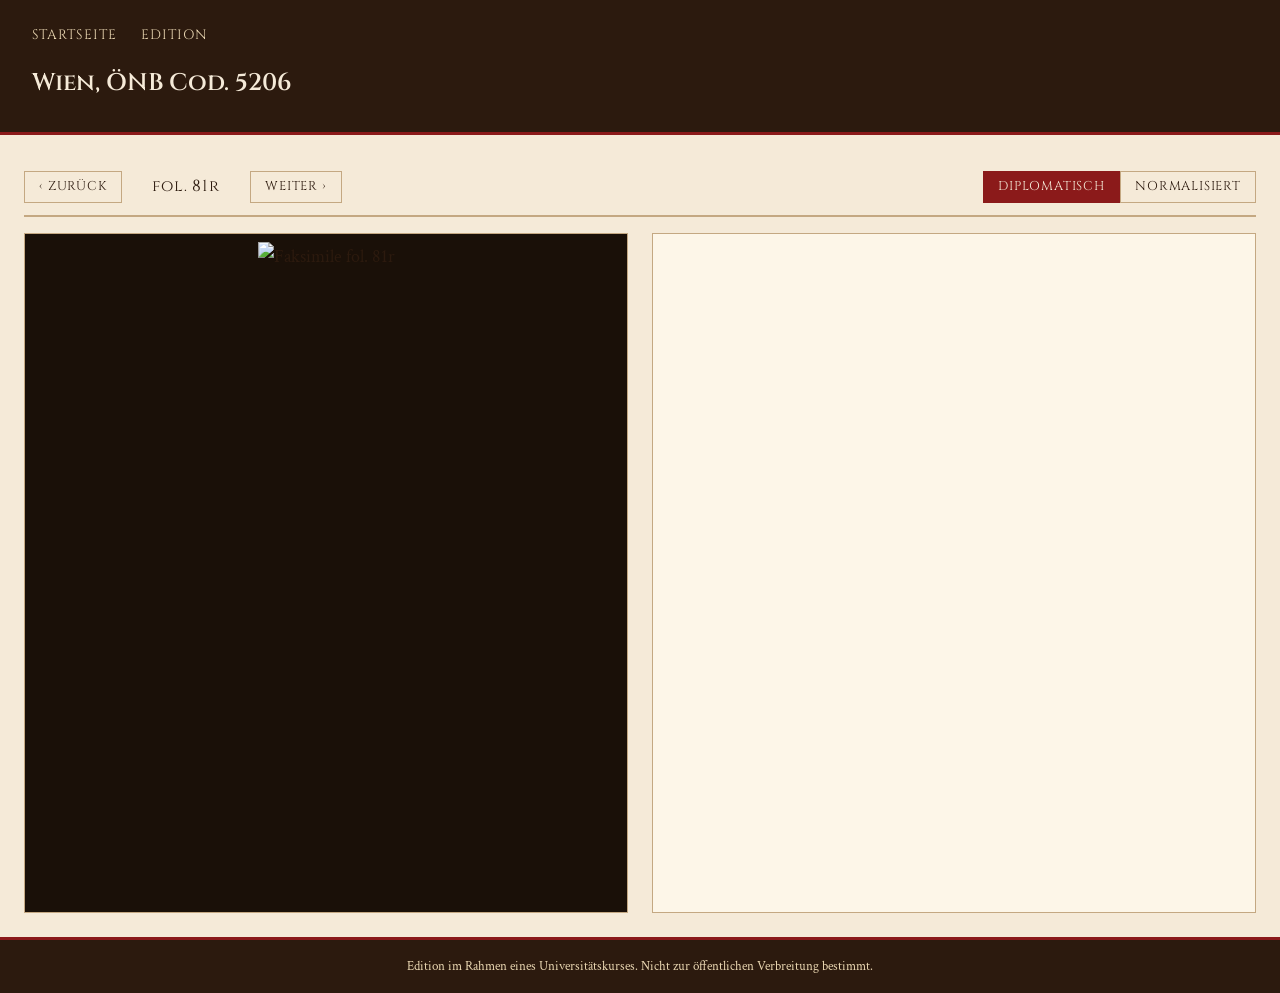
==== edition.html @ c06b5d7f "Phase 4: HTML-Gerüst, CSS-Styling und Tutorial index.html und edition.html als semantisches HTML-Ske" ====
<!DOCTYPE html>
<html lang="de">
<head>
    <meta charset="UTF-8">
    <meta name="viewport" content="width=device-width, initial-scale=1.0">
    <title>Edition – Wien, ÖNB Cod. 5206</title>
    <link rel="stylesheet" href="css/style.css">
</head>
<body class="edition-page">

    <header>
        <nav>
            <a href="index.html">Startseite</a>
            <a href="edition.html">Edition</a>
        </nav>
        <h1>Wien, ÖNB Cod. 5206</h1>
    </header>

    <main>

        <div id="edition-controls">

            <div id="page-navigation">
                <button id="btn-prev" type="button">&#8249; Zurück</button>
                <span id="current-folio">fol. 81r</span>
                <button id="btn-next" type="button">Weiter &#8250;</button>
            </div>

            <div id="transcription-toggle">
                <button id="btn-diplomatic" type="button" class="active">Diplomatisch</button>
                <button id="btn-normalized" type="button">Normalisiert</button>
            </div>

        </div>

        <div id="edition-view">

            <div id="facsimile-panel">
                <img id="facsimile-image" src="" alt="Faksimile fol. 81r">
            </div>

            <div id="transcription-panel">
                <!-- Wird per JavaScript aus der TEI-XML-Datei befüllt -->
                <!-- Jeder <div>-Abschnitt aus dem XML wird hier als Element dargestellt -->
                <!-- Das data-type-Attribut trägt die Rechenart, data-section den Abschnittstyp -->
                <!-- Beispiel der späteren Struktur:
                <div class="text-section" data-type="fraction_calculation" data-section="outline">
                    <p>Von brochnn stucken ...</p>
                </div>
                <div class="text-section" data-type="fraction_calculation" data-section="reckoning_example">
                    <p>Nu wart was ...</p>
                </div>
                -->
            </div>

        </div>

        <div id="tooltip" role="tooltip" hidden>
            <span id="tooltip-type"></span>
            <span id="tooltip-section"></span>
        </div>

    </main>

    <footer>
        <p>Edition im Rahmen eines Universitätskurses. Nicht zur öffentlichen Verbreitung bestimmt.</p>
    </footer>

    <script src="js/main.js"></script>
</body>
</html>
---- css/style.css ----
/* ============================================================
   SCHRIFTEN (Google Fonts)
   Cinzel: Überschriften (römisch-historisch)
   Crimson Text: Fließtext (elegant, lesbar)
   ============================================================ */
@import url('https://fonts.googleapis.com/css2?family=Cinzel:wght@400;600&family=Crimson+Text:ital,wght@0,400;0,600;1,400&display=swap');

/* ============================================================
   CSS-VARIABLEN: Farbschema
   ============================================================ */
:root {
    --color-bg:         #f5ead8; /* Pergamentton */
    --color-text:       #2c1a0e; /* Tintenbraun */
    --color-accent:     #8b1a1a; /* Dunkelrot (Rubrizierung) */
    --color-secondary:  #e8d5b0; /* Helles Beige */
    --color-border:     #c4a882; /* Mittleres Braun für Ränder */
    --color-tooltip-bg: rgba(61, 36, 9, 0.93);
    --color-tooltip-text: #f5ead8;

    --font-heading: 'Cinzel', 'Georgia', serif;
    --font-body:    'Crimson Text', 'Georgia', serif;
}

/* ============================================================
   RESET & BASIS
   ============================================================ */
*, *::before, *::after {
    box-sizing: border-box;
    margin: 0;
    padding: 0;
}

body {
    background-color: var(--color-bg);
    color: var(--color-text);
    font-family: var(--font-body);
    font-size: 1.125rem;
    line-height: 1.7;
    min-height: 100vh;
    display: flex;
    flex-direction: column;
}

/* ============================================================
   HEADER & NAVIGATION
   ============================================================ */
header {
    background-color: var(--color-text);
    color: var(--color-bg);
    padding: 1.5rem 2rem;
    border-bottom: 3px solid var(--color-accent);
}

nav {
    display: flex;
    gap: 1.5rem;
    margin-bottom: 1rem;
}

nav a {
    font-family: var(--font-heading);
    font-size: 0.85rem;
    letter-spacing: 0.08em;
    text-transform: uppercase;
    color: var(--color-secondary);
    text-decoration: none;
}

nav a:hover {
    color: var(--color-bg);
    text-decoration: underline;
}

header h1 {
    font-family: var(--font-heading);
    font-size: 1.5rem;
    font-weight: 600;
    color: var(--color-bg);
    margin-bottom: 0.25rem;
}

header p {
    font-size: 0.95rem;
    color: var(--color-secondary);
    font-style: italic;
}

/* ============================================================
   MAIN & FOOTER
   ============================================================ */
main {
    flex: 1;
    padding: 2.5rem 2rem;
    max-width: 960px;
    width: 100%;
    margin: 0 auto;
}

/* Editionsansicht braucht die volle Breite */
body.edition-page main {
    max-width: 100%;
    padding: 1.5rem;
}

footer {
    background-color: var(--color-text);
    color: var(--color-secondary);
    text-align: center;
    font-size: 0.8rem;
    padding: 1rem 2rem;
    border-top: 3px solid var(--color-accent);
}

/* ============================================================
   STARTSEITE
   ============================================================ */
#intro,
#manuscript-info,
#links {
    margin-bottom: 2.5rem;
    padding-bottom: 2rem;
    border-bottom: 1px solid var(--color-border);
}

h2 {
    font-family: var(--font-heading);
    font-size: 1.15rem;
    letter-spacing: 0.06em;
    text-transform: uppercase;
    color: var(--color-accent);
    margin-bottom: 1rem;
}

#intro p {
    margin-bottom: 0.75rem;
}

/* Tabelle: Handschriftdaten */
table {
    width: 100%;
    border-collapse: collapse;
}

th, td {
    text-align: left;
    padding: 0.5rem 0.75rem;
    border-bottom: 1px solid var(--color-border);
    vertical-align: top;
}

th {
    font-family: var(--font-heading);
    font-size: 0.8rem;
    letter-spacing: 0.05em;
    text-transform: uppercase;
    color: var(--color-accent);
    width: 30%;
    white-space: nowrap;
}

tr:last-child th,
tr:last-child td {
    border-bottom: none;
}

/* Externe Links */
#links ul {
    list-style: none;
    display: flex;
    flex-direction: column;
    gap: 0.4rem;
}

#links a {
    color: var(--color-accent);
    text-decoration: none;
    font-weight: 600;
}

#links a:hover {
    text-decoration: underline;
}

/* Call-to-Action Button */
#cta {
    margin-top: 1rem;
}

#cta a {
    display: inline-block;
    background-color: var(--color-accent);
    color: var(--color-bg);
    font-family: var(--font-heading);
    font-size: 0.9rem;
    letter-spacing: 0.08em;
    text-transform: uppercase;
    text-decoration: none;
    padding: 0.75rem 2rem;
    border: 2px solid var(--color-accent);
    transition: background-color 0.2s, color 0.2s;
}

#cta a:hover {
    background-color: transparent;
    color: var(--color-accent);
}

/* ============================================================
   EDITIONSANSICHT: STEUERLEISTE
   ============================================================ */
#edition-controls {
    display: flex;
    justify-content: space-between;
    align-items: center;
    padding: 0.75rem 0;
    margin-bottom: 1rem;
    border-bottom: 2px solid var(--color-border);
    gap: 1rem;
    flex-wrap: wrap;
}

/* Seitennavigation */
#page-navigation {
    display: flex;
    align-items: center;
    gap: 1rem;
}

#current-folio {
    font-family: var(--font-heading);
    font-size: 1rem;
    letter-spacing: 0.05em;
    min-width: 6rem;
    text-align: center;
}

/* Buttons (Vor/Zurück und Toggle) */
button {
    font-family: var(--font-heading);
    font-size: 0.8rem;
    letter-spacing: 0.06em;
    text-transform: uppercase;
    background-color: transparent;
    color: var(--color-text);
    border: 1px solid var(--color-border);
    padding: 0.4rem 0.9rem;
    cursor: pointer;
    transition: background-color 0.15s, color 0.15s, border-color 0.15s;
}

button:hover {
    background-color: var(--color-accent);
    color: var(--color-bg);
    border-color: var(--color-accent);
}

button:disabled {
    opacity: 0.35;
    cursor: default;
}

/* Toggle aktiver Zustand */
#transcription-toggle {
    display: flex;
    gap: 0;
}

#transcription-toggle button {
    border-radius: 0;
}

#transcription-toggle button.active {
    background-color: var(--color-accent);
    color: var(--color-bg);
    border-color: var(--color-accent);
}

/* ============================================================
   EDITIONSANSICHT: ZWEISPALTIGES LAYOUT
   ============================================================ */
#edition-view {
    display: grid;
    grid-template-columns: 1fr 1fr;
    gap: 1.5rem;
    height: calc(100vh - 220px); /* Höhe abzüglich Header, Controls, Footer */
}

/* Faksimile-Panel */
#facsimile-panel {
    overflow-y: auto;
    border: 1px solid var(--color-border);
    background-color: #1a1008;
    display: flex;
    align-items: flex-start;
    justify-content: center;
    padding: 0.5rem;
}

#facsimile-image {
    max-width: 100%;
    height: auto;
    display: block;
}

/* Transkriptions-Panel */
#transcription-panel {
    overflow-y: auto;
    padding: 1.25rem;
    border: 1px solid var(--color-border);
    background-color: #fdf6e8;
    font-size: 1.05rem;
    line-height: 1.8;
}

/* Textabschnitte aus dem XML */
.text-section {
    margin-bottom: 1.25rem;
    padding: 0.5rem 0.75rem;
    border-left: 3px solid transparent;
    position: relative;
    cursor: default;
    transition: border-color 0.15s, background-color 0.15s;
}

.text-section:hover {
    border-left-color: var(--color-accent);
    background-color: rgba(139, 26, 26, 0.06);
}

/* Hervorhebungen aus dem XML (<hi rend="...">)  */
.hi-heading {
    font-family: var(--font-heading);
    font-size: 1rem;
    letter-spacing: 0.04em;
    color: var(--color-accent);
    display: block;
    margin-bottom: 0.3rem;
}

.hi-initial {
    font-size: 1.6em;
    font-weight: 600;
    float: left;
    line-height: 1;
    margin-right: 0.1em;
    color: var(--color-accent);
}

.hi-superscript {
    vertical-align: super;
    font-size: 0.75em;
}

.hi-subscript {
    vertical-align: sub;
    font-size: 0.75em;
}

/* Unsichere Lesungen (<unclear>) */
.unclear {
    color: #888;
    font-style: italic;
}

/* ============================================================
   TOOLTIP
   ============================================================ */
#tooltip {
    position: fixed;
    background-color: var(--color-tooltip-bg);
    color: var(--color-tooltip-text);
    font-family: var(--font-heading);
    font-size: 0.78rem;
    letter-spacing: 0.05em;
    padding: 0.5rem 0.85rem;
    pointer-events: none;
    z-index: 100;
    max-width: 260px;
    line-height: 1.5;
}

#tooltip[hidden] {
    display: none;
}

#tooltip-type {
    display: block;
    font-weight: 600;
    text-transform: uppercase;
}

#tooltip-section {
    display: block;
    font-style: italic;
    font-family: var(--font-body);
    font-size: 0.85rem;
    opacity: 0.85;
}
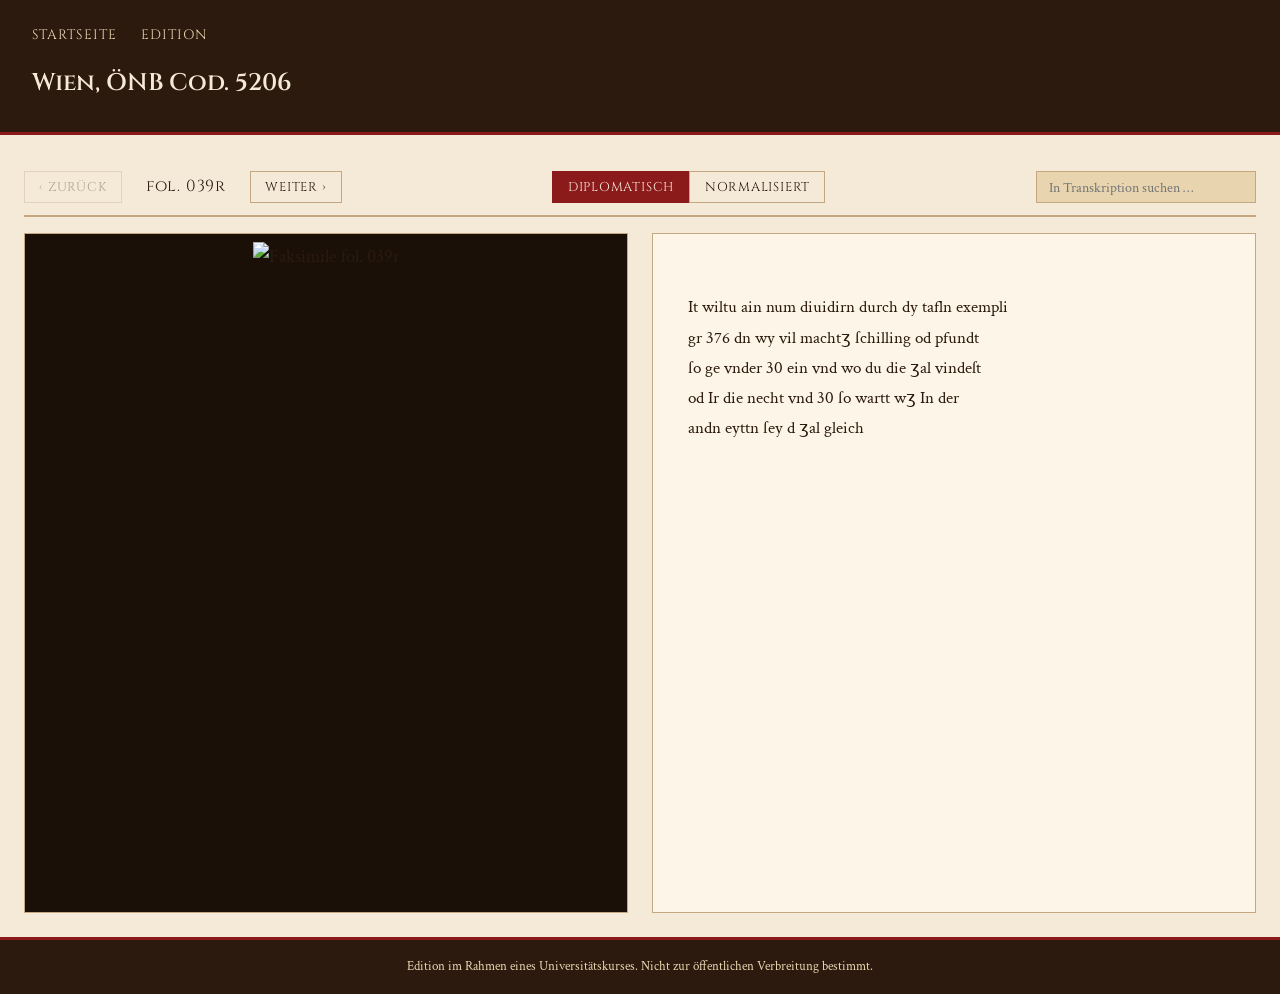
==== commit 5de305d5: "Assignment 2: Textsuche (app.js) und main.js neu aufgebaut - js/main.js: XML-Rendering, Diplomatisch" ====
--- a/edition.html
+++ b/edition.html
@@ -29,6 +29,10 @@
             <div id="transcription-toggle">
                 <button id="btn-diplomatic" type="button" class="active">Diplomatisch</button>
                 <button id="btn-normalized" type="button">Normalisiert</button>
+            </div>
+
+            <div id="search-box">
+                <input id="search-input" type="search" placeholder="In Transkription suchen …" autocomplete="off">
             </div>
 
         </div>
@@ -67,5 +71,6 @@
     </footer>
 
     <script src="js/main.js"></script>
+    <script src="js/app.js"></script>
 </body>
 </html>
--- a/css/style.css
+++ b/css/style.css
@@ -363,6 +363,31 @@
 }
 
 /* ============================================================
+   TEXTSUCHE (app.js)
+   ============================================================ */
+#search-box input {
+    font-family: var(--font-body);
+    font-size: 0.9rem;
+    background-color: var(--color-secondary);
+    color: var(--color-text);
+    border: 1px solid var(--color-border);
+    padding: 0.35rem 0.75rem;
+    width: 220px;
+    outline: none;
+}
+
+#search-box input:focus {
+    border-color: var(--color-accent);
+}
+
+mark {
+    background-color: #f5c518;
+    color: var(--color-text);
+    padding: 0 1px;
+    border-radius: 2px;
+}
+
+/* ============================================================
    TOOLTIP
    ============================================================ */
 #tooltip {
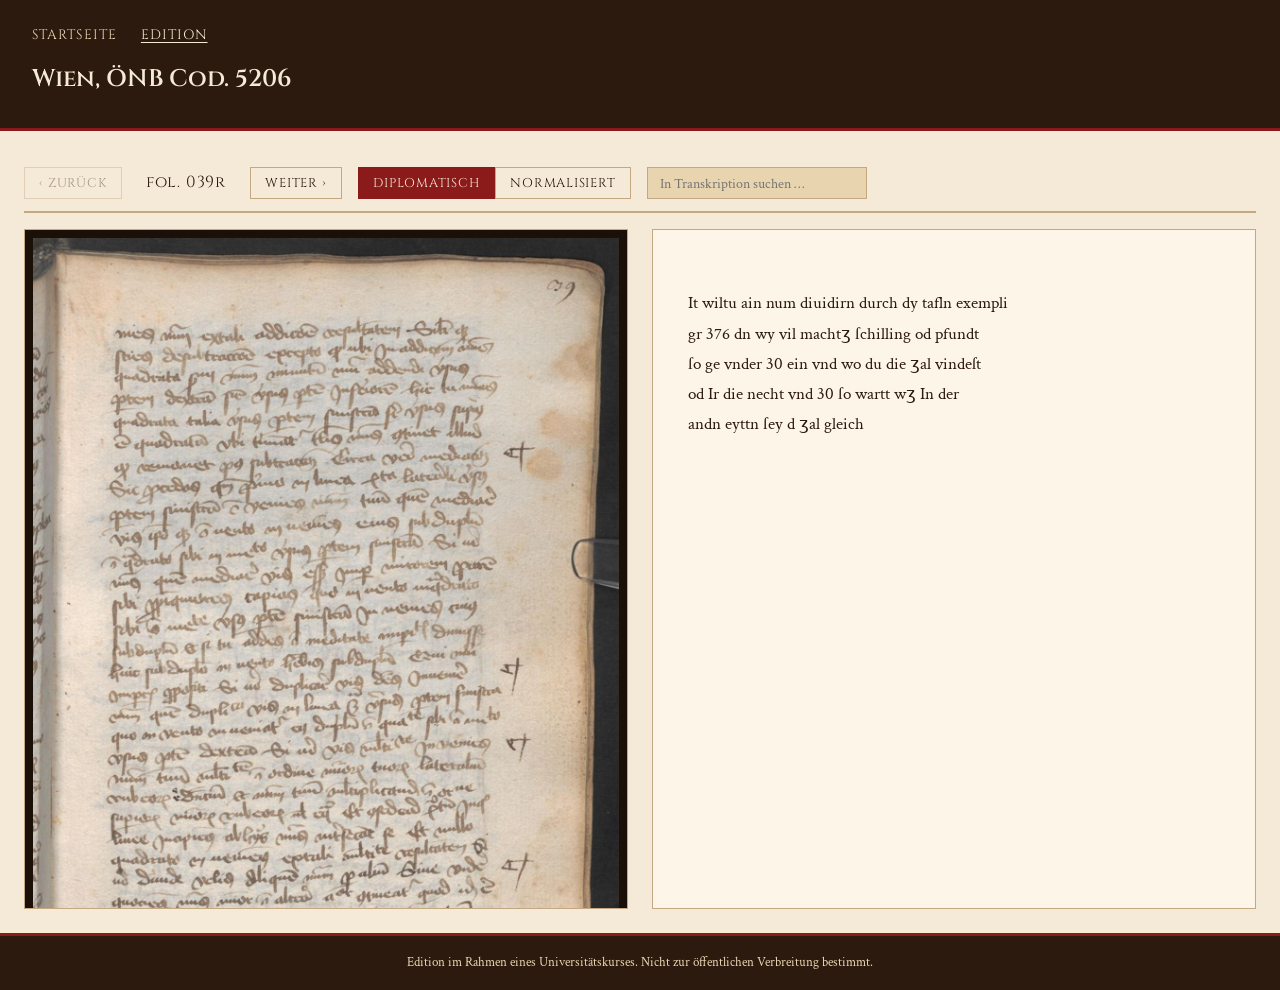
==== commit d55498b9: "Assignment 3: Responsive Design, Barrierefreiheit, Lizenz - Mobile-First CSS mit Breakpoints 640px u" ====
--- a/edition.html
+++ b/edition.html
@@ -3,20 +3,23 @@
 <head>
     <meta charset="UTF-8">
     <meta name="viewport" content="width=device-width, initial-scale=1.0">
+    <meta name="description" content="Editionsansicht: Faksimile und Transkription der arithmetischen Texte aus Wien, ÖNB Cod. 5206 mit diplomatischer und normalisierter Darstellung.">
     <title>Edition – Wien, ÖNB Cod. 5206</title>
     <link rel="stylesheet" href="css/style.css">
 </head>
 <body class="edition-page">
 
+    <a class="skip-link" href="#main-content">Zum Inhalt springen</a>
+
     <header>
-        <nav>
+        <nav aria-label="Seitennavigation">
             <a href="index.html">Startseite</a>
-            <a href="edition.html">Edition</a>
+            <a href="edition.html" aria-current="page">Edition</a>
         </nav>
         <h1>Wien, ÖNB Cod. 5206</h1>
     </header>
 
-    <main>
+    <main id="main-content">
 
         <div id="edition-controls">
 
@@ -32,6 +35,7 @@
             </div>
 
             <div id="search-box">
+                <label for="search-input" class="visually-hidden">In Transkription suchen</label>
                 <input id="search-input" type="search" placeholder="In Transkription suchen …" autocomplete="off">
             </div>
 
@@ -43,18 +47,7 @@
                 <img id="facsimile-image" src="" alt="Faksimile fol. 81r">
             </div>
 
-            <div id="transcription-panel">
-                <!-- Wird per JavaScript aus der TEI-XML-Datei befüllt -->
-                <!-- Jeder <div>-Abschnitt aus dem XML wird hier als Element dargestellt -->
-                <!-- Das data-type-Attribut trägt die Rechenart, data-section den Abschnittstyp -->
-                <!-- Beispiel der späteren Struktur:
-                <div class="text-section" data-type="fraction_calculation" data-section="outline">
-                    <p>Von brochnn stucken ...</p>
-                </div>
-                <div class="text-section" data-type="fraction_calculation" data-section="reckoning_example">
-                    <p>Nu wart was ...</p>
-                </div>
-                -->
+            <div id="transcription-panel" role="region" aria-label="Transkription">
             </div>
 
         </div>
--- a/css/style.css
+++ b/css/style.css
@@ -1,7 +1,6 @@
 /* ============================================================
    SCHRIFTEN (Google Fonts)
-   Cinzel: Überschriften (römisch-historisch)
-   Crimson Text: Fließtext (elegant, lesbar)
+   Cinzel: Überschriften | Crimson Text: Fließtext
    ============================================================ */
 @import url('https://fonts.googleapis.com/css2?family=Cinzel:wght@400;600&family=Crimson+Text:ital,wght@0,400;0,600;1,400&display=swap');
 
@@ -9,12 +8,12 @@
    CSS-VARIABLEN: Farbschema
    ============================================================ */
 :root {
-    --color-bg:         #f5ead8; /* Pergamentton */
-    --color-text:       #2c1a0e; /* Tintenbraun */
-    --color-accent:     #8b1a1a; /* Dunkelrot (Rubrizierung) */
-    --color-secondary:  #e8d5b0; /* Helles Beige */
-    --color-border:     #c4a882; /* Mittleres Braun für Ränder */
-    --color-tooltip-bg: rgba(61, 36, 9, 0.93);
+    --color-bg:           #f5ead8; /* Pergamentton */
+    --color-text:         #2c1a0e; /* Tintenbraun */
+    --color-accent:       #8b1a1a; /* Dunkelrot (Rubrizierung) */
+    --color-secondary:    #e8d5b0; /* Helles Beige */
+    --color-border:       #c4a882; /* Mittleres Braun */
+    --color-tooltip-bg:   rgba(61, 36, 9, 0.93);
     --color-tooltip-text: #f5ead8;
 
     --font-heading: 'Cinzel', 'Georgia', serif;
@@ -42,19 +41,57 @@
 }
 
 /* ============================================================
+   BARRIEREFREIHEIT: Hilfselemente
+   ============================================================ */
+
+/* Skip-Link: nur beim Fokus sichtbar (WCAG 2.4.1) */
+.skip-link {
+    position: absolute;
+    left: -9999px;
+    top: 1rem;
+    z-index: 999;
+    background-color: var(--color-accent);
+    color: var(--color-bg);
+    font-family: var(--font-heading);
+    font-size: 0.85rem;
+    letter-spacing: 0.06em;
+    text-transform: uppercase;
+    text-decoration: none;
+    padding: 0.5rem 1rem;
+}
+
+.skip-link:focus {
+    left: 1rem;
+}
+
+/* Visuell versteckt, aber für Screenreader vorhanden (WCAG 1.3.1) */
+.visually-hidden {
+    position: absolute;
+    width: 1px;
+    height: 1px;
+    padding: 0;
+    margin: -1px;
+    overflow: hidden;
+    clip: rect(0, 0, 0, 0);
+    white-space: nowrap;
+    border: 0;
+}
+
+/* ============================================================
    HEADER & NAVIGATION
+   Mobile-first: kleinere Abstände als Basis
    ============================================================ */
 header {
     background-color: var(--color-text);
     color: var(--color-bg);
-    padding: 1.5rem 2rem;
+    padding: 1rem;
     border-bottom: 3px solid var(--color-accent);
 }
 
 nav {
     display: flex;
     gap: 1.5rem;
-    margin-bottom: 1rem;
+    margin-bottom: 0.75rem;
 }
 
 nav a {
@@ -71,35 +108,44 @@
     text-decoration: underline;
 }
 
+/* Aktiver Nav-Link (aria-current="page") */
+nav a[aria-current="page"] {
+    color: var(--color-bg);
+    text-decoration: underline;
+    text-underline-offset: 3px;
+}
+
+nav a:focus-visible {
+    outline: 2px solid var(--color-bg);
+    outline-offset: 3px;
+}
+
 header h1 {
     font-family: var(--font-heading);
-    font-size: 1.5rem;
+    font-size: 1.2rem;
     font-weight: 600;
     color: var(--color-bg);
     margin-bottom: 0.25rem;
 }
 
 header p {
-    font-size: 0.95rem;
+    font-size: 0.9rem;
     color: var(--color-secondary);
     font-style: italic;
 }
 
 /* ============================================================
    MAIN & FOOTER
+   Mobile-first: keine max-width, kleinere Abstände
    ============================================================ */
 main {
     flex: 1;
-    padding: 2.5rem 2rem;
-    max-width: 960px;
+    padding: 1.25rem 1rem;
     width: 100%;
-    margin: 0 auto;
-}
-
-/* Editionsansicht braucht die volle Breite */
+}
+
 body.edition-page main {
-    max-width: 100%;
-    padding: 1.5rem;
+    padding: 1rem;
 }
 
 footer {
@@ -107,7 +153,7 @@
     color: var(--color-secondary);
     text-align: center;
     font-size: 0.8rem;
-    padding: 1rem 2rem;
+    padding: 1rem;
     border-top: 3px solid var(--color-accent);
 }
 
@@ -117,14 +163,14 @@
 #intro,
 #manuscript-info,
 #links {
-    margin-bottom: 2.5rem;
-    padding-bottom: 2rem;
+    margin-bottom: 2rem;
+    padding-bottom: 1.5rem;
     border-bottom: 1px solid var(--color-border);
 }
 
 h2 {
     font-family: var(--font-heading);
-    font-size: 1.15rem;
+    font-size: 1.1rem;
     letter-spacing: 0.06em;
     text-transform: uppercase;
     color: var(--color-accent);
@@ -154,7 +200,7 @@
     letter-spacing: 0.05em;
     text-transform: uppercase;
     color: var(--color-accent);
-    width: 30%;
+    width: 40%;
     white-space: nowrap;
 }
 
@@ -181,6 +227,11 @@
     text-decoration: underline;
 }
 
+#links a:focus-visible {
+    outline: 2px solid var(--color-accent);
+    outline-offset: 2px;
+}
+
 /* Call-to-Action Button */
 #cta {
     margin-top: 1rem;
@@ -205,18 +256,23 @@
     color: var(--color-accent);
 }
 
+#cta a:focus-visible {
+    outline: 2px solid var(--color-accent);
+    outline-offset: 3px;
+}
+
 /* ============================================================
    EDITIONSANSICHT: STEUERLEISTE
+   Mobile-first: untereinander gestapelt
    ============================================================ */
 #edition-controls {
     display: flex;
-    justify-content: space-between;
-    align-items: center;
+    flex-direction: column;
+    align-items: flex-start;
     padding: 0.75rem 0;
     margin-bottom: 1rem;
     border-bottom: 2px solid var(--color-border);
-    gap: 1rem;
-    flex-wrap: wrap;
+    gap: 0.75rem;
 }
 
 /* Seitennavigation */
@@ -234,7 +290,7 @@
     text-align: center;
 }
 
-/* Buttons (Vor/Zurück und Toggle) */
+/* Buttons */
 button {
     font-family: var(--font-heading);
     font-size: 0.8rem;
@@ -254,9 +310,16 @@
     border-color: var(--color-accent);
 }
 
+/* Sichtbarer Fokus-Indikator (WCAG 2.4.7) */
+button:focus-visible {
+    outline: 2px solid var(--color-accent);
+    outline-offset: 2px;
+}
+
 button:disabled {
-    opacity: 0.35;
+    opacity: 0.4;
     cursor: default;
+    pointer-events: none;
 }
 
 /* Toggle aktiver Zustand */
@@ -276,13 +339,13 @@
 }
 
 /* ============================================================
-   EDITIONSANSICHT: ZWEISPALTIGES LAYOUT
+   EDITIONSANSICHT: LAYOUT
+   Mobile-first: einspaltig gestapelt
    ============================================================ */
 #edition-view {
     display: grid;
-    grid-template-columns: 1fr 1fr;
-    gap: 1.5rem;
-    height: calc(100vh - 220px); /* Höhe abzüglich Header, Controls, Footer */
+    grid-template-columns: 1fr;
+    gap: 1rem;
 }
 
 /* Faksimile-Panel */
@@ -294,6 +357,8 @@
     align-items: flex-start;
     justify-content: center;
     padding: 0.5rem;
+    min-height: 260px;
+    max-height: 50vh;
 }
 
 #facsimile-image {
@@ -310,6 +375,8 @@
     background-color: #fdf6e8;
     font-size: 1.05rem;
     line-height: 1.8;
+    min-height: 200px;
+    max-height: 50vh;
 }
 
 /* Textabschnitte aus dem XML */
@@ -327,7 +394,7 @@
     background-color: rgba(139, 26, 26, 0.06);
 }
 
-/* Hervorhebungen aus dem XML (<hi rend="...">)  */
+/* Hervorhebungen aus dem XML (<hi rend="...">) */
 .hi-heading {
     font-family: var(--font-heading);
     font-size: 1rem;
@@ -364,7 +431,12 @@
 
 /* ============================================================
    TEXTSUCHE (app.js)
-   ============================================================ */
+   Mobile-first: volle Breite
+   ============================================================ */
+#search-box {
+    width: 100%;
+}
+
 #search-box input {
     font-family: var(--font-body);
     font-size: 0.9rem;
@@ -372,12 +444,14 @@
     color: var(--color-text);
     border: 1px solid var(--color-border);
     padding: 0.35rem 0.75rem;
-    width: 220px;
-    outline: none;
-}
-
+    width: 100%;
+}
+
+/* Fokus sichtbar machen (WCAG 2.4.7) — kein outline: none */
 #search-box input:focus {
     border-color: var(--color-accent);
+    outline: 2px solid var(--color-accent);
+    outline-offset: 1px;
 }
 
 mark {
@@ -421,3 +495,94 @@
     font-size: 0.85rem;
     opacity: 0.85;
 }
+
+/* ============================================================
+   RESPONSIVE BREAKPOINTS (Mobile-First)
+   ============================================================ */
+
+/* Tablet: 640px+ */
+@media (min-width: 640px) {
+    header {
+        padding: 1.25rem 1.5rem;
+    }
+
+    header h1 {
+        font-size: 1.4rem;
+    }
+
+    main {
+        padding: 2rem 1.5rem;
+    }
+
+    body.edition-page main {
+        padding: 1.25rem 1.5rem;
+    }
+
+    footer {
+        padding: 1rem 1.5rem;
+    }
+
+    th {
+        width: 30%;
+    }
+
+    #edition-controls {
+        flex-direction: row;
+        align-items: center;
+        flex-wrap: wrap;
+        gap: 1rem;
+    }
+
+    #search-box {
+        width: auto;
+    }
+
+    #search-box input {
+        width: 200px;
+    }
+}
+
+/* Desktop: 960px+ */
+@media (min-width: 960px) {
+    header {
+        padding: 1.5rem 2rem;
+    }
+
+    header h1 {
+        font-size: 1.5rem;
+    }
+
+    main {
+        padding: 2.5rem 2rem;
+        max-width: 960px;
+        margin: 0 auto;
+    }
+
+    body.edition-page main {
+        max-width: 100%;
+        padding: 1.5rem;
+    }
+
+    footer {
+        padding: 1rem 2rem;
+    }
+
+    #edition-controls {
+        flex-wrap: nowrap;
+    }
+
+    #edition-view {
+        grid-template-columns: 1fr 1fr;
+        gap: 1.5rem;
+        height: calc(100vh - 220px);
+    }
+
+    #facsimile-panel,
+    #transcription-panel {
+        max-height: none;
+    }
+
+    #search-box input {
+        width: 220px;
+    }
+}
